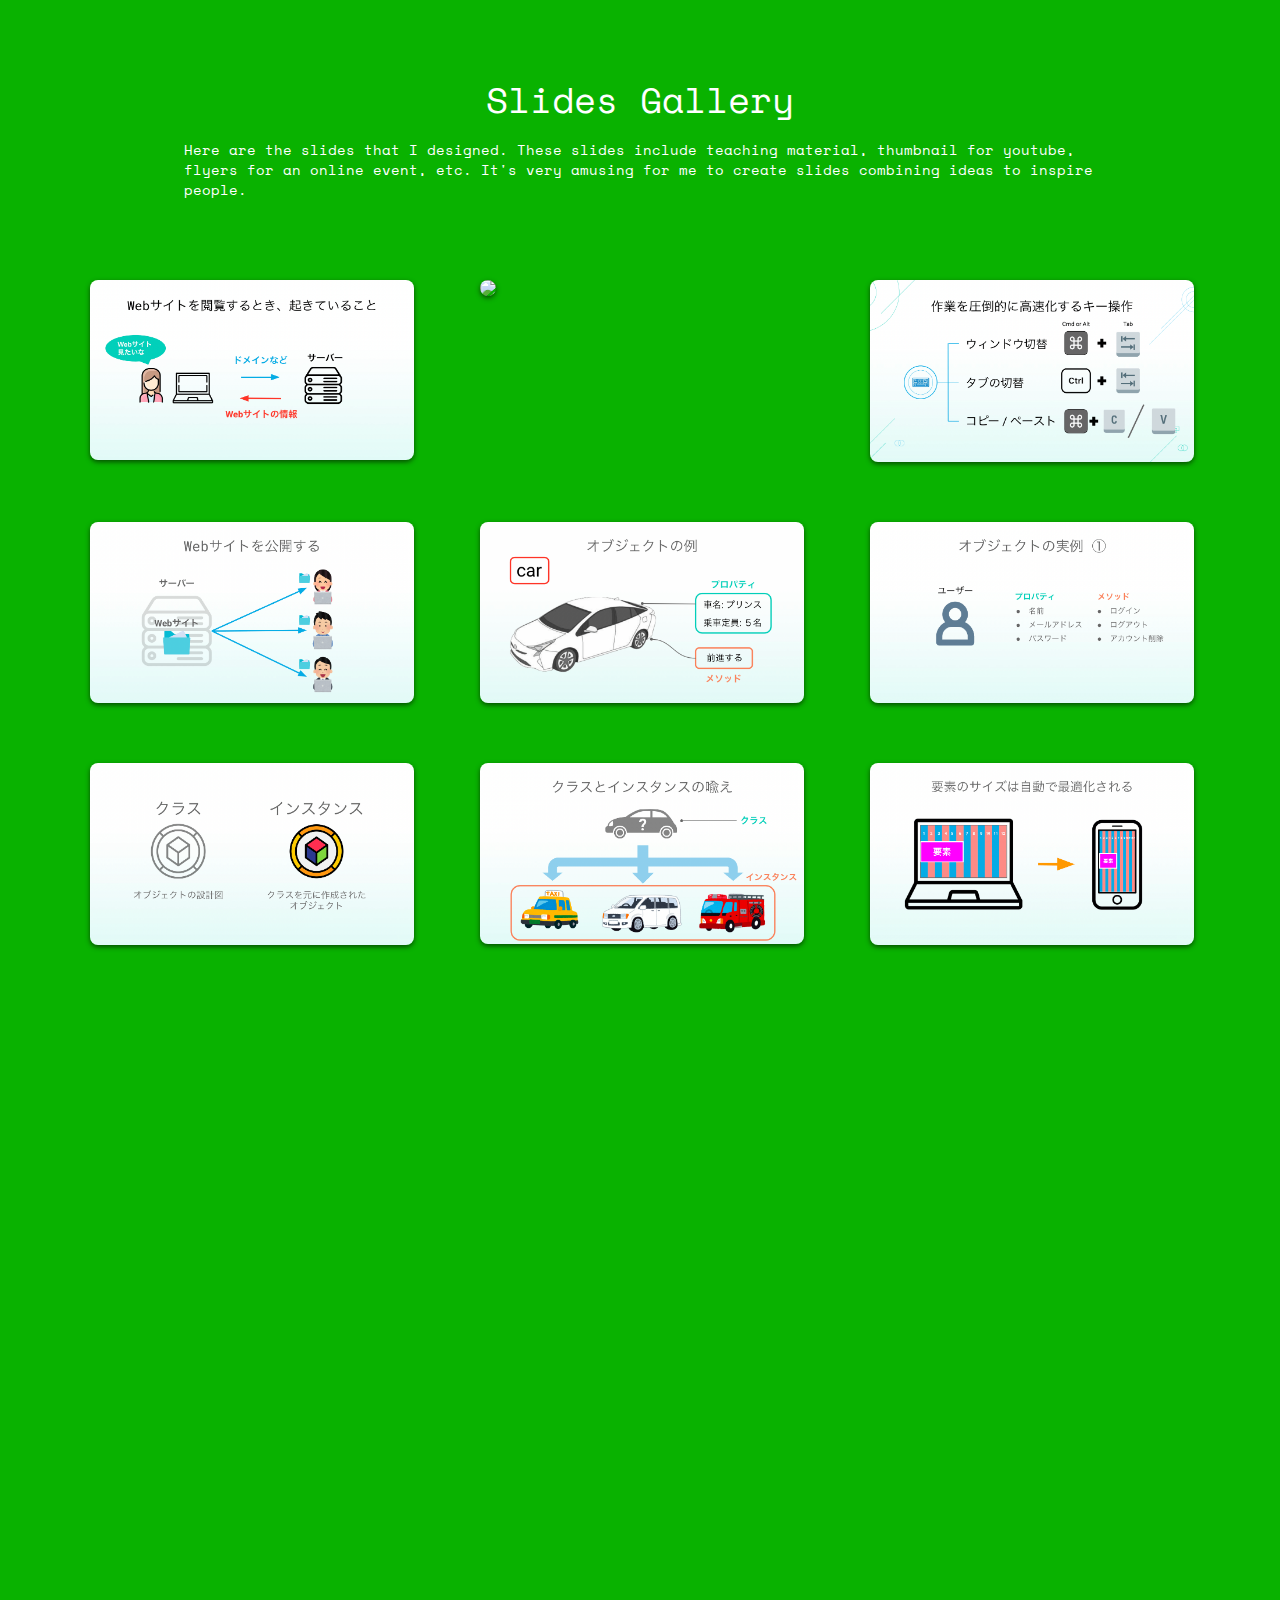
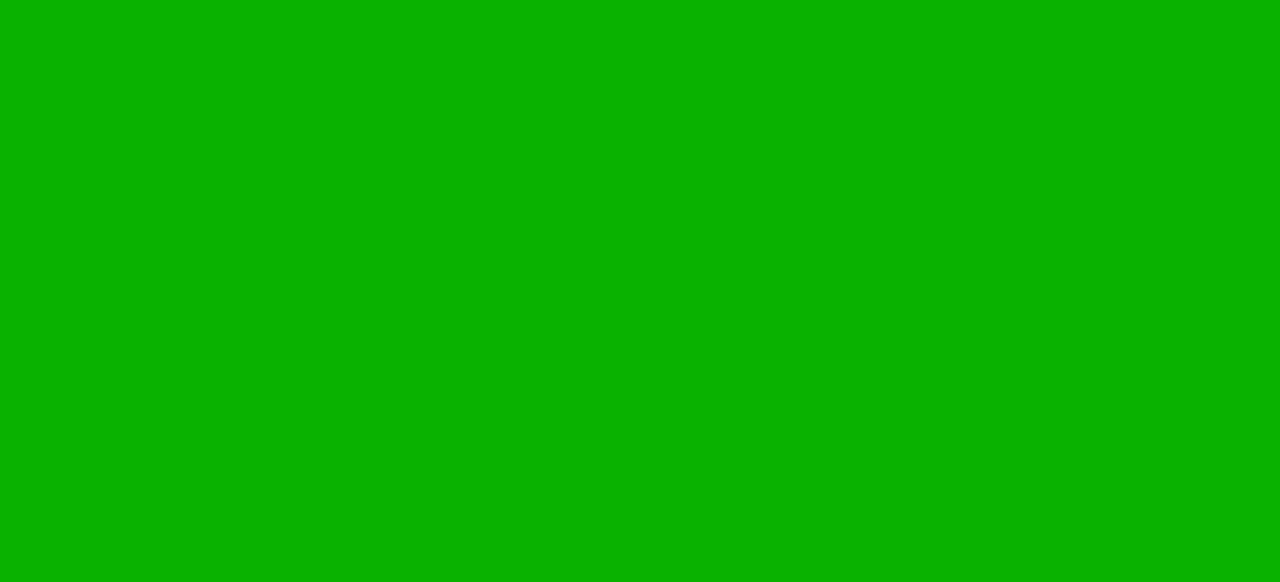
==== pages/slides.html @ 9cf150b1 "Initial commit" ====
<!DOCTYPE html>
<html lang="en">
<head>
    <meta charset="UTF-8">
    <meta http-equiv="X-UA-Compatible" content="IE=edge">
    <meta name="viewport" content="width=device-width, initial-scale=1.0">
    <link rel="stylesheet" href="../css/style.css">
    <link rel="stylesheet" href="../css/bootstrap.css">
    <link rel="stylesheet" href="../css/lightbox.min.css">
    <link href="https://fonts.googleapis.com/css?family=Space+Mono" rel="stylesheet">
    <link rel="stylesheet" href="../css/animate.min.css">
    <title>Slide Gallery</title>
    <script src="../js/jquery.min.js"></script>
    <script src="../js/bootstrap.min.js"></script>
    <script src="../js/lightbox.min.js"></script>
    <script src="../js/wow.min.js"></script>
</head>
<body id="slides-html">
    <div class="container">

        <div class="header animate__animated animate__fadeIn wow">
          <h1>Slides Gallery</h1>
          <p>
            Here are the slides that I designed.
            These slides include teaching material, thumbnail for youtube,
            flyers for an online event, etc.
            It's very amusing for me to create slides combining ideas to inspire people.
          </p>
        </div>
        


        <div class="row animate__animated animate__fadeInUp wow" data-wow-offset="120">
          <div class="col-sm-4 col-md-4 col-lg-4 col-xl-4 image-container">
            <a href="../images/slides/Webサイトを閲覧するときに起きていること-min.png" data-lightbox="album" data-title="What happens when you open a website">
              <img src="../images/slides/Webサイトを閲覧するときに起きていること-min.png">
            </a>
          </div>
          <div class="col-sm-4 col-md-4 col-lg-4 col-xl-4 image-container">
            <a href="../images/slides/リクエストとレスポンス-min.png" data-lightbox="album" data-title="">
              <img src="../images/slides/リクエストとレスポンス-min.png">
            </a>
          </div>
          <div class="col-sm-4 col-md-4 col-lg-4 col-xl-4 image-container">
            <a href="../images/slides/作業を圧倒的に高速化するキー操作-min.png" data-lightbox="album" data-title="">
              <img src="../images/slides/作業を圧倒的に高速化するキー操作-min.png">
            </a>
          </div>
        </div>

        <div class="row animate__animated animate__fadeInUp wow" data-wow-offset="120">
          <div class="col-sm-4 col-md-4 col-lg-4 col-xl-4 image-container">
            <a href="../images/slides/Webサイトを公開する-min.png" data-lightbox="album" data-title="Deploy Website">
              <img src="../images/slides/Webサイトを公開する-min.png">
            </a>
          </div>
          <div class="col-sm-4 col-md-4 col-lg-4 col-xl-4 image-container">
            <a href="../images/slides/オブジェクトの例-min.png" data-lightbox="album" data-title="">
              <img src="../images/slides/オブジェクトの例-min.png">
            </a>
          </div>
          <div class="col-sm-4 col-md-4 col-lg-4 col-xl-4 image-container">
            <a href="../images/slides/オブジェクトの実例-min.png" data-lightbox="album" data-title="">
              <img src="../images/slides/オブジェクトの実例-min.png">
            </a>
          </div>
        </div>

        <div class="row animate__animated animate__fadeInUp wow" data-wow-offset="120">
          <div class="col-sm-4 col-md-4 col-lg-4 col-xl-4 image-container">
            <a href="../images/slides/クラスとインスタンス-min.png" data-lightbox="album" data-title="">
              <img src="../images/slides/クラスとインスタンス-min.png">
            </a>
          </div>
          <div class="col-sm-4 col-md-4 col-lg-4 col-xl-4 image-container">
            <a href="../images/slides/クラスとインスタンスの喩え-min.png" data-lightbox="album" data-title="">
              <img src="../images/slides/クラスとインスタンスの喩え-min.png">
            </a>
          </div>
          <div class="col-sm-4 col-md-4 col-lg-4 col-xl-4 image-container">
            <a href="../images/slides/グリッドシステム-min.png" data-lightbox="album" data-title="">
              <img src="../images/slides/グリッドシステム-min.png">
            </a>
          </div>
        </div>

        <div class="row animate__animated animate__fadeInUp wow" data-wow-offset="120">
          <div class="col-sm-4 col-md-4 col-lg-4 col-xl-4 image-container">
            <a href="../images/slides/グリッドシステムとコード-min.png" data-lightbox="album" data-title="">
              <img src="../images/slides/グリッドシステムとコード-min.png">
            </a>
          </div>
          <div class="col-sm-4 col-md-4 col-lg-4 col-xl-4 image-container">
            <a href="../images/slides/コンフリクトが発生する場面-min.png" data-lightbox="album" data-title="">
              <img src="../images/slides/コンフリクトが発生する場面-min.png">
            </a>
          </div>
          <div class="col-sm-4 col-md-4 col-lg-4 col-xl-4 image-container">
            <a href="../images/slides/デプロイ-min.png" data-lightbox="album" data-title="">
              <img src="../images/slides/デプロイ-min.png">
            </a>
          </div>
        </div>

        <div class="row animate__animated animate__fadeInUp wow" data-wow-offset="120">
          <div class="col-sm-4 col-md-4 col-lg-4 col-xl-4 image-container">
            <a href="../images/slides/プロパティとメソッド-min.png" data-lightbox="album" data-title="">
              <img src="../images/slides/プロパティとメソッド-min.png">
            </a>
          </div>
          <div class="col-sm-4 col-md-4 col-lg-4 col-xl-4 image-container">
            <a href="../images/slides/DartPadの特徴-min.png" data-lightbox="album" data-title="Characteristics of DartPad">
              <img src="../images/slides/DartPadの特徴-min.png">
            </a>
          </div>
          
          <div class="col-sm-4 col-md-4 col-lg-4 col-xl-4 image-container">
            <a href="../images/slides/DartPad(コードエディタ)-min.png" data-lightbox="album" data-title="Intrduction of DartPad">
              <img src="../images/slides/DartPad(コードエディタ)-min.png">
            </a>
          </div>
        </div>
        
        <div class="row animate__animated animate__fadeInUp wow" data-wow-offset="120">
          <div class="col-sm-4 col-md-4 col-lg-4 col-xl-4 image-container">
            <a href="../images/slides/自動化による削減時間-min.png" data-lightbox="album" data-title="">
              <img src="../images/slides/自動化による削減時間-min.png">
            </a>
          </div>
          <div class="col-sm-4 col-md-4 col-lg-4 col-xl-4 image-container">
            <a href="../images/slides/If Statement - Thumbnail for Dart Tutorial.png" data-lightbox="album" data-title="">
              <img src="../images/slides/If Statement - Thumbnail for Dart Tutorial.png">
            </a>
          </div>
          <div class="col-sm-4 col-md-4 col-lg-4 col-xl-4 image-container">
            <a href="../images/slides/dch-live-min.png" data-lightbox="album" data-title="">
              <img src="../images/slides/dch-live-min.png">
            </a>
          </div>
          
        </div>
        
        <div class="row animate__animated animate__fadeInUp wow" data-wow-offset="120">
          <div class="col-sm-4 col-md-4 col-lg-4 col-xl-4 image-container">
            <a href="../images/slides/thumbnail-and-title-screen-for-image-classification-min.png" data-lightbox="album" data-title="">
              <img src="../images/slides/thumbnail-and-title-screen-for-image-classification-min.png">
            </a>
          </div>
          <div class="col-sm-4 col-md-4 col-lg-4 col-xl-4 image-container">
            <a href="../images/slides/DownSized_Thumbnail_Deploy_Website_in_10_minutes.jpg" data-lightbox="album" data-title="">
              <img src="../images/slides/DownSized_Thumbnail_Deploy_Website_in_10_minutes.jpg">
            </a>
          </div>
          <div class="col-sm-4 col-md-4 col-lg-4 col-xl-4 image-container">
            <a href="../images/slides/Thumbnail - Event Header Image and Thumbnail for Youtube - C _ DCH Live.png" data-lightbox="album" data-title="">
              <img src="../images/slides/Thumbnail - Event Header Image and Thumbnail for Youtube - C _ DCH Live.png">
            </a>
          </div>
        </div>


        <a href="../index.html" class="btn btn-default btn-lg animate__animated animate__fadeIn wow" data-wow-offset="70">
          Back to Top
        </a>

      </div>

      <script>
          new WOW().init();
      </script>
</body>
</html>
---- css/style.css ----
@font-face {
  font-family: 'icomoon';
  src: url("../fonts/icomoon/icomoon.eot?srf3rx");
  src: url("../fonts/icomoon/icomoon.eot?srf3rx#iefix") format("embedded-opentype"), url("../fonts/icomoon/icomoon.ttf?srf3rx") format("truetype"), url("../fonts/icomoon/icomoon.woff?srf3rx") format("woff"), url("../fonts/icomoon/icomoon.svg?srf3rx#icomoon") format("svg");
  font-weight: normal;
  font-style: normal;
}

/* =======================================================
*  index.html
* ======================================================= */
body {
  font-family: "Space Mono", Arial, serif;
  font-weight: 400;
  font-size: 16px;
  line-height: 1.7;
  color: #4d4d4d;
  background: #fff;
}

#page {
  position: relative;
  overflow-x: hidden;
  width: 100%;
  height: 100%;
  -webkit-transition: 0.5s;
  -o-transition: 0.5s;
  transition: 0.5s;
}
.offcanvas #page {
  overflow: hidden;
  position: absolute;
}
.offcanvas #page:after {
  -webkit-transition: 2s;
  -o-transition: 2s;
  transition: 2s;
  position: absolute;
  top: 0;
  right: 0;
  bottom: 0;
  left: 0;
  z-index: 101;
  background: rgba(0, 0, 0, 0.7);
  content: "";
}

a {
  color: #09b200;
  -webkit-transition: 0.5s;
  -o-transition: 0.5s;
  transition: 0.5s;
}
a:hover, a:active, a:focus {
  color: #09b200;
  outline: none;
  text-decoration: none;
}

p {
  margin-bottom: 30px;
}

h1, h2, h3, h4, h5, h6, figure {
  color: #000;
  font-family: "Space Mono", Arial, serif;
  font-weight: 400;
  margin: 0 0 20px 0;
}

::-webkit-selection {
  color: #fff;
  background: #09b200;
}

::-moz-selection {
  color: #fff;
  background: #09b200;
}

::selection {
  color: #fff;
  background: #09b200;
}

.profile-pic {
  width: 100%;
}

.profile-pic img {
  width: 100%;
  height: 30rem;
  margin-bottom: 20px;
  object-fit: cover;
  box-shadow: 0px 2px 5px 0px #00000092;
  border-radius: 8px;
}

#fh5co-header,
.fh5co-cover {
  background-color: transparent;
  background-size: cover;
  background-attachment: fixed;
  position: relative;
  height: 100vh;
  width: 100%;
}
#fh5co-header .overlay,
.fh5co-cover .overlay {
  position: absolute;
  top: 0;
  bottom: 0;
  left: 0;
  right: 0;
  background: #09b200;
}
#fh5co-header .display-t,
.fh5co-cover .display-t {
  width: 100%;
  display: table;
}
#fh5co-header .display-tc,
.fh5co-cover .display-tc {
  display: table-cell;
  vertical-align: middle;
  height: 100vh;
}
#fh5co-header .display-tc h1, #fh5co-header .display-tc h2, #fh5co-header .display-tc h3,
.fh5co-cover .display-tc h1,
.fh5co-cover .display-tc h2,
.fh5co-cover .display-tc h3 {
  margin: 0;
  padding: 0;
  color: white;
}
#fh5co-header .display-tc h1,
.fh5co-cover .display-tc h1 {
  font-family: "Kaushan Script", cursive;
  margin-bottom: 30px;
  font-size: 50px;
  line-height: 1.3;
  font-weight: 300;
  /* -webkit-transform: rotate(-5deg);
  -moz-transform: rotate(-5deg);
  -ms-transform: rotate(-5deg);
  -o-transform: rotate(-5deg);
  transform: rotate(-5deg); */
}
#fh5co-header .display-tc h1 span,
.fh5co-cover .display-tc h1 span {
  padding: 4px 15px;
  position: relative;
}
#fh5co-header .display-tc h1 span:before,
.fh5co-cover .display-tc h1 span:before {
  position: absolute;
  top: 40px;
  left: 0;
  width: 30px;
  height: 4px;
  content: '';
  background: #fff;
  margin-left: -30px;
}
#fh5co-header .display-tc h1 span:after,
.fh5co-cover .display-tc h1 span:after {
  position: absolute;
  top: 40px;
  right: 0;
  width: 30px;
  height: 4px;
  content: '';
  background: #fff;
  margin-right: -30px;
}
@media screen and (max-width: 768px) {
  #fh5co-header .display-tc h1,
  .fh5co-cover .display-tc h1 {
    font-size: 34px;
  }
  #fh5co-header .display-tc h1 span:before,
  .fh5co-cover .display-tc h1 span:before {
    top: 28px;
    width: 20px;
    height: 3px;
    margin-left: -15px;
  }
  #fh5co-header .display-tc h1 span:after,
  .fh5co-cover .display-tc h1 span:after {
    top: 28px;
    width: 20px;
    height: 3px;
    margin-right: -15px;
  }
}
#fh5co-header .display-tc h2,
.fh5co-cover .display-tc h2 {
  font-size: 20px;
  line-height: 1.5;
  margin-bottom: 30px;
}
#fh5co-header .display-tc h3,
.fh5co-cover .display-tc h3 {
  font-size: 16px;
}
@media screen and (max-width: 768px) {
  #fh5co-header .display-tc h3,
  .fh5co-cover .display-tc h3 {
    font-size: 14px;
  }
}
#fh5co-header .display-tc .profile-thumb,
.fh5co-cover .display-tc .profile-thumb {
  background-size: cover !important;
  background-position: center center;
  background-repeat: no-repeat;
  position: relative;
  height: 200px;
  width: 200px;
  margin: 0 auto;
  margin-bottom: 30px;
  -webkit-border-radius: 50%;
  -moz-border-radius: 50%;
  -ms-border-radius: 50%;
  border-radius: 50%;
}
#fh5co-header .display-tc .fh5co-social-icons li a,
.fh5co-cover .display-tc .fh5co-social-icons li a {
  color: #fff;
}
#fh5co-header .display-tc .fh5co-social-icons li a:hover,
.fh5co-cover .display-tc .fh5co-social-icons li a:hover {
  color: #ff8c00;
}
#fh5co-header .display-tc .fh5co-social-icons li a i,
.fh5co-cover .display-tc .fh5co-social-icons li a i {
  font-size: 30px;
}

#fh5co-features {
  background: #09b200;
}
#fh5co-features h2 {
  color: #fff;
}
#fh5co-features .services-padding {
  padding: 7em 0;
}
#fh5co-features .feature-left {
  margin-bottom: 40px;
  float: left;
}
@media screen and (max-width: 992px) {
  #fh5co-features .feature-left {
    margin-bottom: 30px;
  }
}
#fh5co-features .feature-left .icon {
  display: table;
  text-align: center;
  width: 120px;
  height: 100px;
  margin: 0 auto;
  /* background: #fff; */
  margin-bottom: 20px;
  -webkit-border-radius: 50%;
  -moz-border-radius: 50%;
  -ms-border-radius: 50%;
  border-radius: 50%;
}
#fh5co-features .feature-left .icon img{
  width: 100%;
}
#fh5co-features .feature-left .icon i {
  font-size: 50px;
  display: table-cell;
  vertical-align: middle;
  height: 100px;
  color: #09b200 !important;
}
#fh5co-features .feature-left .feature-copy {
  width: 100%;
}
#fh5co-features .feature-left .feature-description {
  text-align: left;
  width: 90%;
  margin: auto;
}
#fh5co-features .feature-left h3 {
  font-size: 24px;
  font-weight: 400;
  color: #fff;
}
#fh5co-features .feature-left p {
  font-size: 16px;
  color: rgba(255, 255, 255, 0.7);
}
#fh5co-features .feature-left p:last-child {
  margin-bottom: 0;
}
#fh5co-features .feature-left p a {
  color: #000 !important;
}

#fh5co-skills .fh5co-heading {
  margin-bottom: 1em;
}

#fh5co-about,
#fh5co-resume,
#fh5co-skills,
#fh5co-started,
#fh5co-work,
#fh5co-blog,
#fh5co-pricing,
#fh5co-contact {
  padding: 5em 0;
  clear: both;
}
@media screen and (max-width: 768px) {
  #fh5co-about,
  #fh5co-resume,
  #fh5co-skills,
  #fh5co-started,
  #fh5co-work,
  #fh5co-blog,
  #fh5co-pricing,
  #fh5co-contact {
    padding: 3em 0;
  }
}

#fh5co-started {
  border-bottom: none;
}

.fh5co-bg-dark {
  background: #2F3C4F;
  background: #09b200;
}
.fh5co-bg-dark .fh5co-heading h2 {
  color: #fff !important;
}

.info {
  margin: 0;
  padding: 0;
  width: 90%;
  float: left;
}
@media screen and (max-width: 768px) {
  .info {
    margin-bottom: 3em;
  }
}
.info li {
  width: 100%;
  float: left;
  list-style: none;
  padding: 10px 0;
}
.info li:first-child {
  padding-top: 0;
}
.info li .first-block {
  width: 28%;
  display: inline-block;
  float: left;
  color: #000;
  font-weight: bold;
}
.info li .second-block {
  width: 72%;
  display: inline-block;
  color: rgba(0, 0, 0, 0.5);
}
.info li .email-address {
  font-size: 14px;
  /* display: inline-block; */
  /* overflow: wrap; */
}

.fh5co-social-icons {
  margin: 0;
  padding: 0;
}
.fh5co-social-icons li {
  margin: 0;
  padding: 0;
  list-style: none;
  display: -moz-inline-stack;
  display: inline-block;
  zoom: 1;
  *display: inline;
}
.fh5co-social-icons li a {
  display: -moz-inline-stack;
  display: inline-block;
  zoom: 1;
  *display: inline;
  color: #09b200;
  padding-left: 10px;
  padding-right: 10px;
}
.fh5co-social-icons li a i {
  font-size: 20px;
}

#fh5co-about .fh5co-social-icons {
  margin: 0;
  padding: 0;
}
#fh5co-about .fh5co-social-icons li {
  padding: 0;
  list-style: none;
  display: -moz-inline-stack;
  display: inline-block;
  zoom: 1;
  *display: inline;
}
#fh5co-about .fh5co-social-icons li a {
  display: -moz-inline-stack;
  display: inline-block;
  zoom: 1;
  *display: inline;
  color: #fff;
  background: #2F3C4F;
  padding: 10px 10px 2px 10px;
  -webkit-border-radius: 2px;
  -moz-border-radius: 2px;
  -ms-border-radius: 2px;
  border-radius: 2px;
  width: 40px;
  height: 40px;
}
#fh5co-about .fh5co-social-icons li a i {
  font-size: 22px;
}
#fh5co-about .fh5co-social-icons li a:hover {
  background: #09b200;
}

.fh5co-heading {
  margin-bottom: 5em;
}
.fh5co-heading.fh5co-heading-sm {
  margin-bottom: 2em;
}
.fh5co-heading h2 {
  font-size: 40px;
  margin-bottom: 20px;
  line-height: 1.5;
  color: #000;
}
.fh5co-heading p {
  font-size: 18px;
  line-height: 1.5;
  color: #828282;
}
.fh5co-heading span {
  display: block;
  margin-bottom: 10px;
  text-transform: uppercase;
  font-size: 12px;
  letter-spacing: 2px;
}

.timeline {
  list-style: none;
  padding: 20px 0 20px;
  position: relative;
}
.timeline:before {
  top: 20px;
  bottom: 0;
  position: absolute;
  content: " ";
  width: 2px;
  background-color: #e6e6e6;
  left: 50%;
  margin-left: 0px;
}
@media screen and (max-width: 768px) {
  .timeline:before {
    margin-left: -64px;
  }
}
@media screen and (max-width: 480px) {
  .timeline:before {
    margin-left: -64px;
  }
}
@media screen and (max-width: 768px) {
  .timeline .timeline-heading {
    margin-bottom: 30px;
  }
}
.timeline .timeline-heading > div h3 {
  display: inline-block;
  padding: 7px 15px;
  font-size: 18px;
  text-transform: uppercase;
  letter-spacing: 5px;
  font-weight: bold;
  background: #e6e6e6;
  -webkit-border-radius: 4px;
  -moz-border-radius: 4px;
  -ms-border-radius: 4px;
  border-radius: 4px;
}
@media screen and (max-width: 768px) {
  .timeline .timeline-heading > div h3 {
    float: left;
    margin-bottom: 0;
  }
}
.timeline > li {
  margin-bottom: 60px;
  position: relative;
}
@media screen and (max-width: 768px) {
  .timeline > li {
    margin-bottom: 5em;
  }
}
.timeline > li:before, .timeline > li:after {
  content: " ";
  display: table;
}
.timeline > li:after {
  clear: both;
}
.timeline > li > .timeline-panel {
  width: 45%;
  float: left;
  margin-bottom: 0;
  position: relative;
  -webkit-border-radius: 4px;
  -moz-border-radius: 4px;
  -ms-border-radius: 4px;
  border-radius: 4px;
}
@media screen and (max-width: 768px) {
  .timeline > li > .timeline-panel {
    width: 85% !important;
  }
}
@media screen and (max-width: 480px) {
  .timeline > li > .timeline-panel {
    width: 75% !important;
  }
  .timeline > li > .timeline-panel:before {
    top: 30px;
  }
  .timeline > li > .timeline-panel:after {
    top: 31px;
  }
}
.timeline > li > .timeline-badge {
  color: #fff;
  width: 60px;
  height: 60px;
  line-height: 50px;
  font-size: 1.4em;
  text-align: center;
  position: absolute;
  top: 40px;
  left: 49.2%;
  margin-left: -21px;
  background-color: #09b200;
  z-index: 100;
  display: table;
  -webkit-border-radius: 50%;
  -moz-border-radius: 50%;
  -ms-border-radius: 50%;
  border-radius: 50%;
}
@media screen and (max-width: 768px) {
  .timeline > li > .timeline-badge {
    margin-left: -20px !important;
  }
}
@media screen and (max-width: 992px) {
  .timeline > li > .timeline-badge {
    margin-left: -20px !important;
  }
}
.timeline > li > .timeline-badge i {
  display: table-cell;
  vertical-align: middle;
  height: 44px;
  font-size: 24px;
}
.timeline > li.timeline-unverted {
  text-align: right;
}
@media screen and (max-width: 768px) {
  .timeline > li.timeline-unverted {
    text-align: left;
  }
}
.timeline > li.timeline-inverted > .timeline-panel {
  float: right;
}
.timeline > li.timeline-inverted > .timeline-panel:before {
  border-left-width: 0;
  border-right-width: 15px;
  left: -15px;
  right: auto;
}
.timeline > li.timeline-inverted > .timeline-panel:after {
  border-left-width: 0;
  border-right-width: 14px;
  left: -14px;
  right: auto;
}

.timeline-title {
  margin-top: 0;
}

.company {
  display: block;
  margin-bottom: 20px;
  font-size: 16px;
  font-weight: normal;
  color: #bfbfbf;
}

.timeline-body > p,
.timeline-body > ul {
  margin-bottom: 0;
}

.timeline-body > p + p {
  margin-top: 5px;
}

.timeline-body a {
  border-bottom: dashed 2px #ffa500;
}
.timeline-body a:hover {
  color: #ff8000;
}

@media (max-width: 992px) {
  ul.timeline:before {
    left: 90px;
  }

  ul.timeline > li > .timeline-panel {
    width: calc(100% - 200px);
    width: -moz-calc(100% - 200px);
    width: -webkit-calc(100% - 200px);
  }

  ul.timeline > li > .timeline-badge {
    left: 15px;
    margin-left: 0;
    top: 16px;
  }

  ul.timeline > li > .timeline-panel {
    float: right;
  }

  ul.timeline > li > .timeline-panel:before {
    border-left-width: 0;
    border-right-width: 15px;
    left: -15px;
    right: auto;
  }

  ul.timeline > li > .timeline-panel:after {
    border-left-width: 0;
    border-right-width: 14px;
    left: -14px;
    right: auto;
  }
}
.progress-wrap {
  width: 100%;
  float: left;
  margin-bottom: 10px;
}
.progress-wrap h3 {
  font-size: 16px;
  display: block;
  margin-bottom: 10px;
  float: left;
  width: 100%;
}
.progress-wrap h3 .name-left {
  float: left;
}
.progress-wrap h3 .value-right {
  float: right;
}

.progress {
  width: 100%;
  float: left;
  height: 5px;
  box-shadow: none;
}

.progress-bar {
  background-color: #2F3C4F;
  height: 5px;
  display: block;
  box-shadow: none;
}
.progress-bar.progress-bar-1 {
  background-color: #2980b9 !important;
}
.progress-bar.progress-bar-2 {
  background-color: #c0392b !important;
}
.progress-bar.progress-bar-3 {
  background-color: #d35400 !important;
}
.progress-bar.progress-bar-4 {
  background-color: #8e44ad !important;
}
.progress-bar.progress-bar-5 {
  background-color: #27ae60 !important;
}

.chart {
  width: 160px;
  height: 160px;
  margin: 0 auto 40px auto;
  position: relative;
  text-align: center;
}
.chart span {
  position: absolute;
  top: 65%;
  left: 0;
  margin-top: -30px;
  width: 100%;
}
.chart span strong {
  display: block;
}
.chart canvas {
  position: absolute;
  left: 0;
  top: 0;
}
.skill-name {
  padding-top: 30%;
  font-weight: bold;
  font-size: 18px;
}
.percent::after {
  content: "%";
}

.filter-controller {
  text-align: center;
  padding-left: 0;
}
.filter-controller li {
  list-style-type: none;
  display: inline-block;
  width: 80%;
  padding: 4px 8px;
  margin: 10px 0;
  border: solid #09b200;
  border-radius: 30px;
  transition: all 0.3s ease-in-out;
}
.filter-controller li:hover {
  background-color: #09b200;
  color: #ffffff;
  transition: all 0.3s ease-in-out;
  cursor: pointer;
}
.filter-container {
  padding: 10px 0px !important;
  margin: 50px 0;
  border: solid 6px #09b200;
  /* background-color: #09b200; */
  color: rgb(0, 0, 0);
  border-radius: 10px;
  height: 16em !important;
}
/* スキル一覧を囲う領域の縦の長さを画面サイズに応じて最適化 */
@media screen and (max-width: 992px) {
  .filter-container {
      height: 20em !important;
  }
}
@media screen and (max-width: 632px) {
  .filter-container {
      height: 24em !important;
  }
}
@media screen and (max-width: 480px) {
  .filter-container {
      height: 32em !important;
  }
}
.filtr-item {
  text-align: center;
  /* border: solid #00ddff; */
  border-radius: 30px;
  margin: 30px 15px !important;
  padding: 5px 0;
  width: 150px !important;
}

/* filter-controller にマウスホバーした時の色変化 */
.hov-front-end:hover {
  background-color: #00ddff !important;
  border-color: #00ddff !important;
}
.hov-back-end:hover {
  background-color: #ff9500 !important;
  border-color: #ff9500 !important;
}
.hov-web-application:hover {
  background-color: #ff00ea !important;
  border-color: #ff00ea !important;
}
.hov-mobile-application:hover {
  background-color: #ffbf00 !important;
  border-color: #ffbf00 !important;
}
.hov-language:hover {
  background-color: #bd4aff !important;
  border-color: #bd4aff !important;
}
.hov-other:hover {
  background-color: #a3a3a3 !important;
  border-color: #a3a3a3 !important;
}

.filtr-item {

}


.work {
  background-size: cover;
  background-position: center center;
  background-repeat: no-repeat;
  position: relative;
  height: 270px;
  width: 100%;
  display: table;
  overflow: hidden;
}
@media screen and (max-width: 768px) {
  .work {
    height: 400px;
  }
}
@media screen and (max-width: 480px) {
  .work {
    height: 270px;
  }
}
.work .desc {
  display: table-cell;
  vertical-align: middle;
  height: 270px;
  background: #fff;
  opacity: 0;
  -webkit-transition: 0.3s;
  -o-transition: 0.3s;
  transition: 0.3s;
}
.work .desc h3 {
  font-size: 20px;
  -webkit-transition: -webkit-transform 0.3s, opacity 0.3s;
  transition: transform 0.3s, opacity 0.3s;
  -webkit-transform: translate3d(0, -15px, 0);
  transform: translate3d(0, -15px, 0);
}
.work .desc span {
  display: block;
  color: #999999;
  font-size: 14px;
  -webkit-transition: -webkit-transform 0.3s, opacity 0.3s;
  transition: transform 0.3s, opacity 0.3s;
  -webkit-transform: translate3d(0, 15px, 0);
  transform: translate3d(0, 15px, 0);
}
@media screen and (max-width: 768px) {
  .work .desc {
    opacity: 1;
    background: rgba(255, 255, 255, 0.6);
  }
  .work .desc h3 {
    -webkit-transform: translate3d(0, 0, 0);
    transform: translate3d(0, 0, 0);
  }
  .work .desc span {
    -webkit-transform: translate3d(0, 0, 0);
    transform: translate3d(0, 0, 0);
  }
}
.work:hover .desc {
  opacity: 1;
}
.work:hover .desc h3 {
  -webkit-transform: translate3d(0, 0, 0);
  transform: translate3d(0, 0, 0);
}
.work:hover .desc span {
  -webkit-transform: translate3d(0, 0, 0);
  transform: translate3d(0, 0, 0);
}

#fh5co-started {
  background-size: cover;
  background-position: center center;
  background-repeat: no-repeat;
  position: relative;
  float: left;
  width: 100%;
}
#fh5co-started .fh5co-heading {
  margin-bottom: 0;
}
#fh5co-started .fh5co-heading h2 {
  color: #fff;
  margin-bottom: 20px !important;
}
#fh5co-started .fh5co-heading p {
  color: rgba(255, 255, 255, 0.8);
}
#fh5co-started .btn,
#slides-html .btn {
  height: 60px;
  border: none !important;
  background: #fff;
  color: #09b200;
  font-size: 16px;
  text-transform: uppercase;
  font-weight: 400;
  padding-left: 50px;
  padding-right: 50px;
}
#fh5co-started .btn:hover,
#slides-html .btn:hover {
  background: #09b200;
  border: 2px solid #ffffff !important;
  border-radius: 10px;
  color: #fff;
}
.fh5co-blog {
  width: 100%;
  float: left;
  margin-bottom: 40px;
}
@media screen and (max-width: 768px) {
  .fh5co-blog {
    width: 100%;
  }
}
.fh5co-blog .blog-bg {
  display: block;
  width: 100%;
  background-size: cover;
  background-position: center center;
  background-repeat: no-repeat;
  position: relative;
  height: 300px;
}
@media screen and (max-width: 768px) {
  .fh5co-blog .blog-bg {
    height: 400px;
  }
}
@media screen and (max-width: 480px) {
  .fh5co-blog .blog-bg {
    height: 270px;
  }
}
.fh5co-blog .blog-text {
  margin-bottom: 30px;
  position: relative;
  width: 100%;
  padding: 30px;
  float: left;
  background: #fff;
  -webkit-box-shadow: 0px 2px 5px 0px rgba(0, 0, 0, 0.06);
  -moz-box-shadow: 0px 2px 5px 0px rgba(0, 0, 0, 0.06);
  box-shadow: 0px 2px 5px 0px rgba(0, 0, 0, 0.06);
  -webkit-transition: 0.3s;
  -o-transition: 0.3s;
  transition: 0.3s;
}
@media screen and (max-width: 768px) {
  .fh5co-blog .blog-text {
    padding: 10px;
  }
}
.fh5co-blog .blog-text span {
  display: inline-block;
  margin-bottom: 20px;
  font-size: 18px !important;
  color: rgba(0, 0, 0, 0.3);
}
.fh5co-blog .blog-text .stuff {
  margin: 0;
  padding: 0;
  border-top: 1px solid rgba(0, 0, 0, 0.05);
  padding-top: 20px;
}
.fh5co-blog .blog-text .stuff li {
  list-style: none;
  display: inline-block;
  margin-left: 10px;
}
@media screen and (max-width: 768px) {
  .fh5co-blog .blog-text .stuff li {
    font-size: 14px;
  }
}
.fh5co-blog .blog-text .stuff li:first-child {
  margin-left: 0;
}
.fh5co-blog .blog-text .stuff li:first-child {
  float: left;
}
.fh5co-blog .blog-text .stuff li:last-child {
  /* float: right; */
  position: absolute;
  bottom: 35px;
  right: 20px;
}
.fh5co-blog .blog-text .stuff li .sns-icon {
  padding: 10px;
}
@media screen and (max-width: 768px) {
  .fh5co-blog .blog-text .stuff li:last-child {
      bottom: 25px;
      right: 20px;
  }
}
.fh5co-blog .blog-text .stuff li:last-child a {
  color: #000;
}
.fh5co-blog .blog-text .stuff li:last-child a:hover {
  color: #09b200;
}
.fh5co-blog .blog-text .stuff li:last-child i {
  padding-right: 0;
  padding-left: 10px;
  font-size: 16px;
}
.fh5co-blog .blog-text .stuff li i {
  font-size: 34px;
  padding-right: 5px;
  padding-top: 30%;
  transition: 0.6;
}
.fh5co-blog .blog-text .stuff li i:hover {
  filter: brightness(0.7);
}
.fh5co-blog .blog-text h3 {
  font-size: 24px;
  margin-bottom: 20px;
  line-height: 1.5;
}
.fh5co-blog .blog-text h3 a {
  color: black;
}
.fh5co-blog .blog-text h3 a:hover {
  color: #09b200;
}

#fh5co-consult {
  display: -webkit-box;
  display: -moz-box;
  display: -ms-flexbox;
  display: -webkit-flex;
  display: flex;
  flex-wrap: wrap;
  -webkit-flex-wrap: wrap;
  -moz-flex-wrap: wrap;
  width: 100%;
  float: left;
}
#fh5co-consult .video, #fh5co-consult .choose {
  display: inline-block;
}
@media screen and (max-width: 768px) {
  #fh5co-consult .video, #fh5co-consult .choose {
    width: 100% !important;
  }
}
#fh5co-consult .video {
  display: table;
  width: 50%;
  background-size: cover;
  background-position: center center;
  background-repeat: no-repeat;
  position: relative;
  display: -webkit-box;
  display: -moz-box;
  display: -ms-flexbox;
  display: -webkit-flex;
  display: flex;
  flex-wrap: wrap;
  -webkit-flex-wrap: wrap;
  -moz-flex-wrap: wrap;
}
@media screen and (max-width: 768px) {
  #fh5co-consult .video {
    display: none;
  }
}
#fh5co-consult .choose {
  width: 50%;
  padding: 4em;
}
@media screen and (max-width: 768px) {
  #fh5co-consult .choose {
    width: 100%;
    padding: 4em 1em;
  }
}

.fh5co-video {
  overflow: hidden;
}
@media screen and (max-width: 992px) {
  .fh5co-video {
    height: 450px;
  }
}
.fh5co-video .overlay {
  position: absolute;
  top: 0;
  left: 0;
  right: 0;
  bottom: 0;
  background: rgba(0, 0, 0, 0.1);
  -webkit-transition: 0.5s;
  -o-transition: 0.5s;
  transition: 0.5s;
}

#fh5co-footer {
  padding: 50px 0;
  float: left;
  width: 100%;
}
#fh5co-footer p:last-child {
  margin-bottom: 0;
  text-align: center;
}

.contact-info {
  margin-bottom: 4em;
  padding: 0;
}
.contact-info li {
  list-style: none;
  margin: 0 0 20px 0;
  position: relative;
  padding-left: 40px;
  color: #000;
}
.contact-info li i {
  position: absolute;
  top: .3em;
  left: 0;
  font-size: 22px;
  color: rgba(0, 0, 0, 0.3);
}
.contact-info li a {
  color: #000;
}

.form-control {
  -webkit-box-shadow: none;
  -moz-box-shadow: none;
  -ms-box-shadow: none;
  -o-box-shadow: none;
  box-shadow: none;
  border: none;
  border: 2px solid rgba(0, 0, 0, 0.1);
  font-size: 18px;
  font-weight: 300;
  -webkit-border-radius: 4px;
  -moz-border-radius: 4px;
  -ms-border-radius: 4px;
  border-radius: 4px;
}
.form-control:focus, .form-control:active {
  box-shadow: none;
  border: 2px solid rgba(0, 0, 0, 0.8);
}

input[type="text"] {
  height: 50px;
}

.form-group {
  margin-bottom: 30px;
}

#map {
  width: 100%;
  height: 500px;
  position: relative;
}
@media screen and (max-width: 768px) {
  #map {
    height: 200px;
  }
}

.gototop {
  position: fixed;
  bottom: 20px;
  right: 20px;
  z-index: 999;
  opacity: 0;
  visibility: hidden;
  -webkit-transition: 0.5s;
  -o-transition: 0.5s;
  transition: 0.5s;
}
.gototop.active {
  opacity: 1;
  visibility: visible;
}
.gototop a {
  width: 50px;
  height: 50px;
  display: table;
  background: rgba(0, 0, 0, 0.8);
  color: #fff;
  text-align: center;
  -webkit-border-radius: 50%;
  -moz-border-radius: 50%;
  -ms-border-radius: 50%;
  border-radius: 50%;
}
.gototop a i {
  height: 50px;
  display: table-cell;
  vertical-align: middle;
}
.gototop a:hover, .gototop a:active, .gototop a:focus {
  text-decoration: none;
  outline: none;
}

.btn {
  margin-right: 4px;
  margin-bottom: 4px;
  font-family: "Space Mono", Arial, serif;
  font-size: 16px;
  font-weight: 400;
  -webkit-border-radius: 30px;
  -moz-border-radius: 30px;
  -ms-border-radius: 30px;
  border-radius: 30px;
  -webkit-transition: 0.5s;
  -o-transition: 0.5s;
  transition: 0.5s;
  padding: 8px 20px;
}
.btn.btn-md {
  padding: 8px 20px !important;
}
.btn.btn-lg {
  padding: 18px 36px !important;
}
.btn:hover, .btn:active, .btn:focus {
  box-shadow: none !important;
  outline: none !important;
}

.btn-primary {
  background: #09b200;
  color: #fff;
  border: 2px solid #09b200;
}
.btn-primary:hover, .btn-primary:focus, .btn-primary:active {
  background: #ff9b1a !important;
  border-color: #ff9b1a !important;
}
.btn-primary.btn-outline {
  background: transparent;
  color: #09b200;
  border: 2px solid #09b200;
}
.btn-primary.btn-outline:hover, .btn-primary.btn-outline:focus, .btn-primary.btn-outline:active {
  background: #09b200;
  color: #fff;
}

.btn-success {
  background: #5cb85c;
  color: #fff;
  border: 2px solid #5cb85c;
}
.btn-success:hover, .btn-success:focus, .btn-success:active {
  background: #4cae4c !important;
  border-color: #4cae4c !important;
}
.btn-success.btn-outline {
  background: transparent;
  color: #5cb85c;
  border: 2px solid #5cb85c;
}
.btn-success.btn-outline:hover, .btn-success.btn-outline:focus, .btn-success.btn-outline:active {
  background: #5cb85c;
  color: #fff;
}

.btn-info {
  background: #5bc0de;
  color: #fff;
  border: 2px solid #5bc0de;
}
.btn-info:hover, .btn-info:focus, .btn-info:active {
  background: #46b8da !important;
  border-color: #46b8da !important;
}
.btn-info.btn-outline {
  background: transparent;
  color: #5bc0de;
  border: 2px solid #5bc0de;
}
.btn-info.btn-outline:hover, .btn-info.btn-outline:focus, .btn-info.btn-outline:active {
  background: #5bc0de;
  color: #fff;
}

.btn-warning {
  background: #f0ad4e;
  color: #fff;
  border: 2px solid #f0ad4e;
}
.btn-warning:hover, .btn-warning:focus, .btn-warning:active {
  background: #eea236 !important;
  border-color: #eea236 !important;
}
.btn-warning.btn-outline {
  background: transparent;
  color: #f0ad4e;
  border: 2px solid #f0ad4e;
}
.btn-warning.btn-outline:hover, .btn-warning.btn-outline:focus, .btn-warning.btn-outline:active {
  background: #f0ad4e;
  color: #fff;
}

.btn-danger {
  background: #d9534f;
  color: #fff;
  border: 2px solid #d9534f;
}
.btn-danger:hover, .btn-danger:focus, .btn-danger:active {
  background: #d43f3a !important;
  border-color: #d43f3a !important;
}
.btn-danger.btn-outline {
  background: transparent;
  color: #d9534f;
  border: 2px solid #d9534f;
}
.btn-danger.btn-outline:hover, .btn-danger.btn-outline:focus, .btn-danger.btn-outline:active {
  background: #d9534f;
  color: #fff;
}

.btn-outline {
  background: none;
  border: 2px solid gray;
  font-size: 16px;
  -webkit-transition: 0.3s;
  -o-transition: 0.3s;
  transition: 0.3s;
}
.btn-outline:hover, .btn-outline:focus, .btn-outline:active {
  box-shadow: none;
}

.btn.with-arrow {
  position: relative;
  -webkit-transition: 0.3s;
  -o-transition: 0.3s;
  transition: 0.3s;
}
.btn.with-arrow i {
  visibility: hidden;
  opacity: 0;
  position: absolute;
  right: 0px;
  top: 50%;
  margin-top: -8px;
  -webkit-transition: 0.2s;
  -o-transition: 0.2s;
  transition: 0.2s;
}
.btn.with-arrow:hover {
  padding-right: 50px;
}
.btn.with-arrow:hover i {
  color: #fff;
  right: 18px;
  visibility: visible;
  opacity: 1;
}

.form-control {
  box-shadow: none;
  background: transparent;
  border: 2px solid rgba(0, 0, 0, 0.1);
  height: 54px;
  font-size: 18px;
  font-weight: 300;
}
.form-control:active, .form-control:focus {
  outline: none;
  box-shadow: none;
  border-color: #09b200;
}

.row-pb-md {
  padding-bottom: 4em !important;
}

.row-pb-sm {
  padding-bottom: 2em !important;
}

.nopadding {
  padding: 0 !important;
  margin: 0 !important;
}

.col-padding {
  padding: 6px !important;
  margin: 0px !important;
}

.fh5co-loader {
  position: fixed;
  left: 0px;
  top: 0px;
  width: 100%;
  height: 100%;
  z-index: 9999;
  background: url(../images/loader.gif) center no-repeat #fff;
}

.js .animate-box {
  opacity: 0;
}

/*# sourceMappingURL=style.css.map */


/*------------------------
  slides.html 
-------------------------*/
#slides-html {
  background-color: #09b200;
  font-family: "Space Mono", Arial, serif;
}

#slides-html h1,
#slides-html p {
  color: #fff;
}

#slides-html h1 {
  text-align: center;
  margin-bottom: 20px;
}

#slides-html p {
  margin: auto;
  width: 80%;
}

#slides-html .header {
 margin: 80px 0 50px 0; 
}

#slides-html .image-container {
  overflow: hidden;
}

#slides-html .image-container a {
  overflow: hidden;
}

#slides-html .image-container img {
  border-radius: 8px;
  width: 90%;
  margin: 30px 20px;
  box-shadow: 0px 2px 5px 0px rgba(0, 0, 0, 0.571);
  transition: 0.5s;
  object-fit: cover;
}

#slides-html .image-container img:hover {
  transform: scale(1.1);
  transition: 0.5s;
}

#slides-html .btn {
  margin:80px auto 100px auto;
  display: block;
  width: 200px;
}
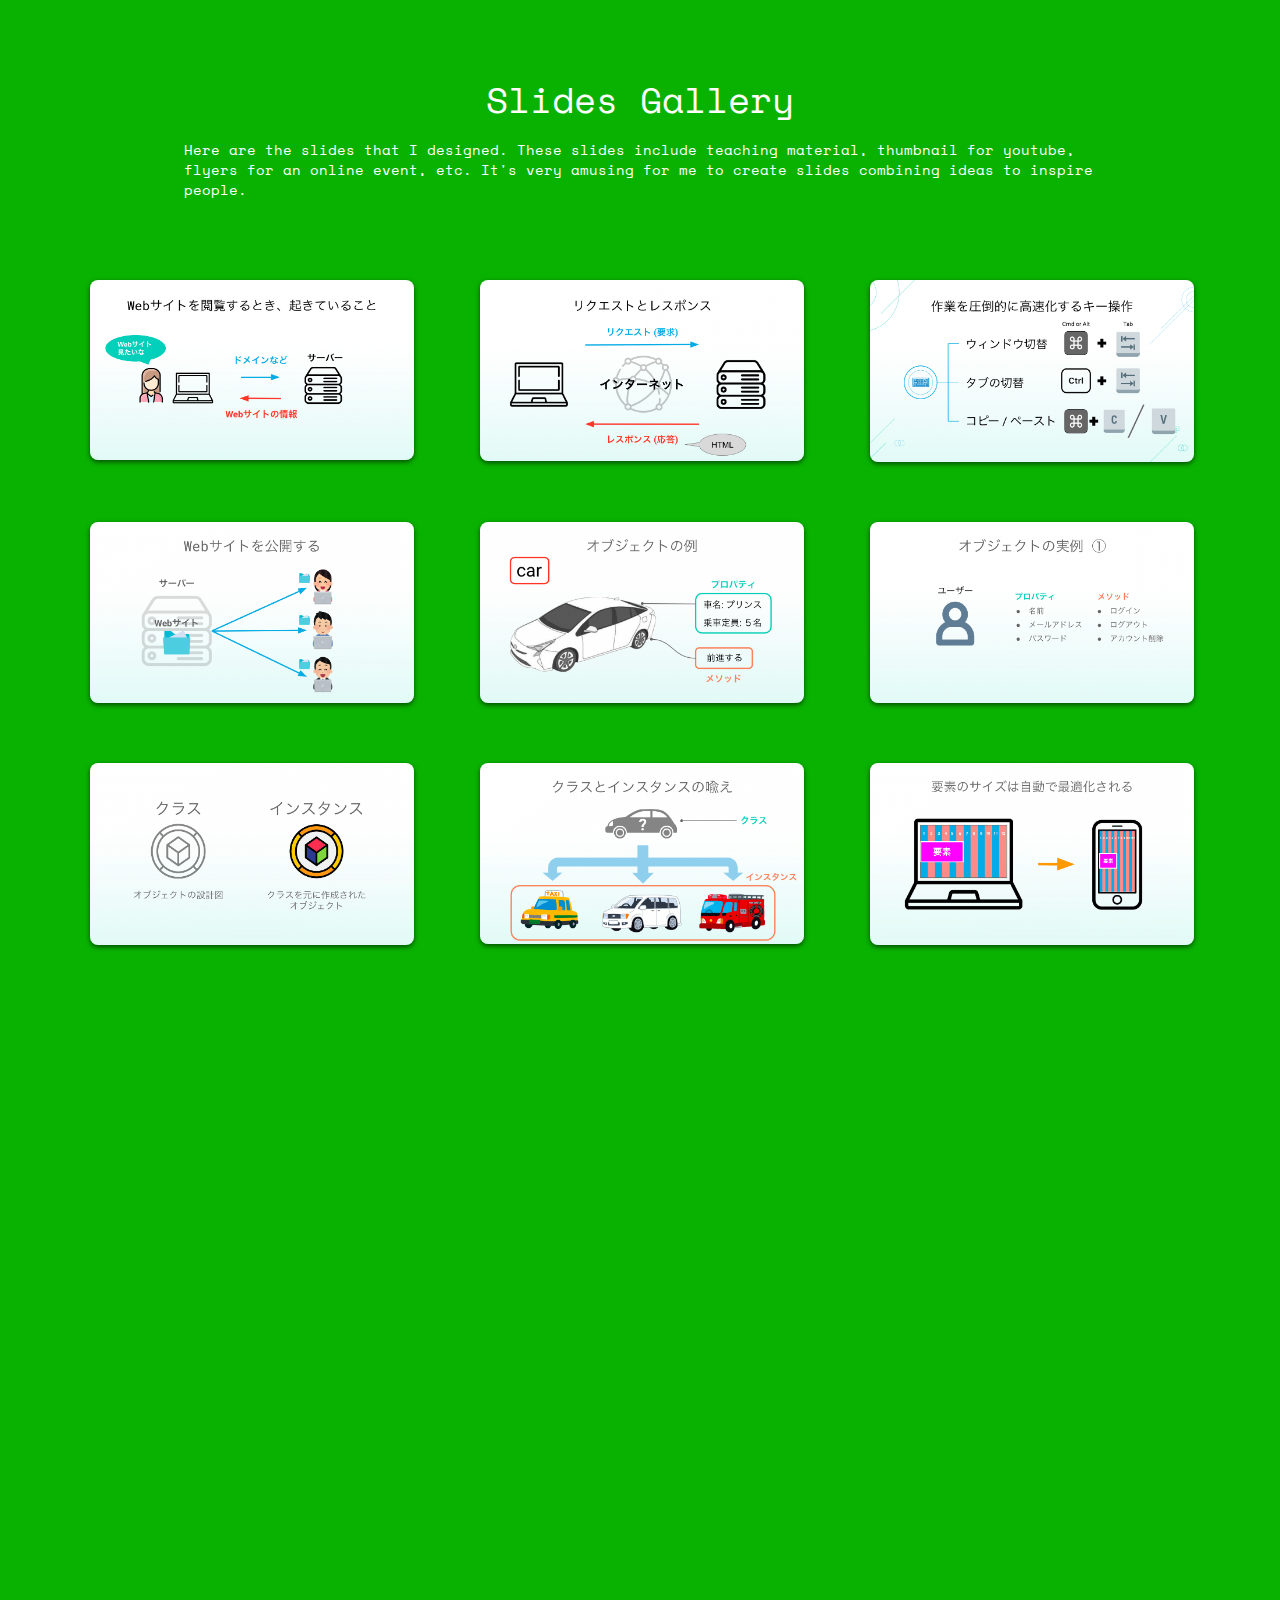
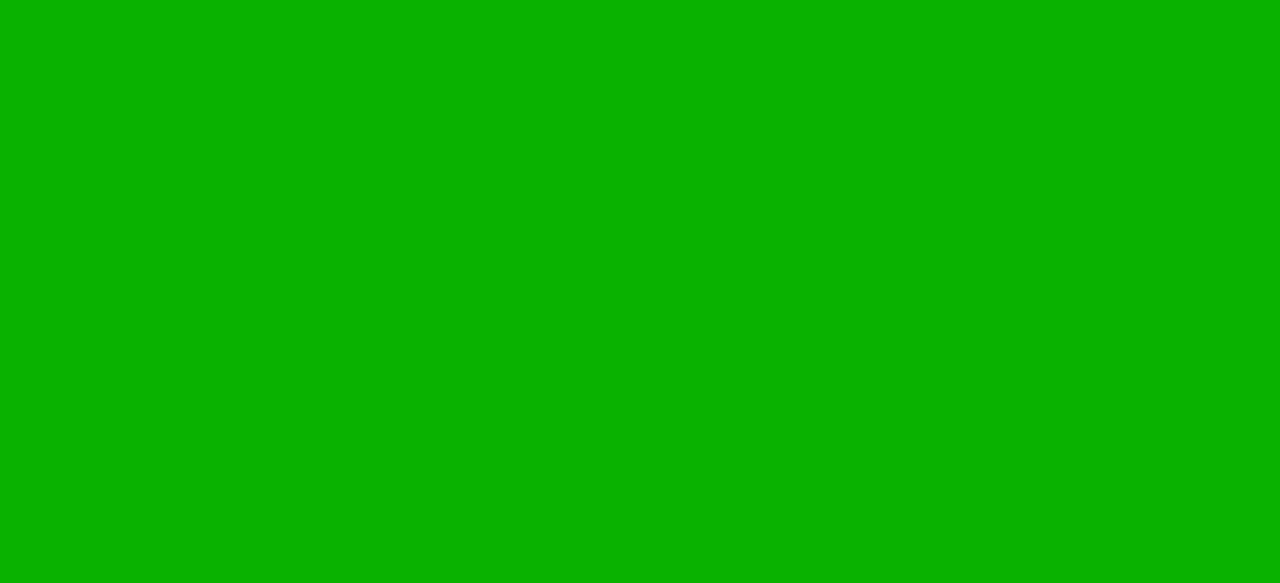
==== commit c1aee5e2: "Update image" ====
--- a/pages/slides.html
+++ b/pages/slides.html
@@ -38,7 +38,7 @@
           </div>
           <div class="col-sm-4 col-md-4 col-lg-4 col-xl-4 image-container">
             <a href="../images/slides/リクエストとレスポンス-min.png" data-lightbox="album" data-title="">
-              <img src="../images/slides/リクエストとレスポンス-min.png">
+              <img src="../images/slides/request-and-response.png">
             </a>
           </div>
           <div class="col-sm-4 col-md-4 col-lg-4 col-xl-4 image-container">
@@ -91,8 +91,8 @@
             </a>
           </div>
           <div class="col-sm-4 col-md-4 col-lg-4 col-xl-4 image-container">
-            <a href="../images/slides/コンフリクトが発生する場面-min.png" data-lightbox="album" data-title="">
-              <img src="../images/slides/コンフリクトが発生する場面-min.png">
+            <a href="../images/slides/conflict-scene.jpg" data-lightbox="album" data-title="">
+              <img src="../images/slides/conflict-scene.jpg">
             </a>
           </div>
           <div class="col-sm-4 col-md-4 col-lg-4 col-xl-4 image-container">
@@ -115,8 +115,8 @@
           </div>
           
           <div class="col-sm-4 col-md-4 col-lg-4 col-xl-4 image-container">
-            <a href="../images/slides/DartPad(コードエディタ)-min.png" data-lightbox="album" data-title="Intrduction of DartPad">
-              <img src="../images/slides/DartPad(コードエディタ)-min.png">
+            <a href="../images/slides/dart-pad-code-editor-min.jpg" data-lightbox="album" data-title="Intrduction of DartPad">
+              <img src="../images/slides/dart-pad-code-editor-min.jpg">
             </a>
           </div>
         </div>
@@ -133,8 +133,8 @@
             </a>
           </div>
           <div class="col-sm-4 col-md-4 col-lg-4 col-xl-4 image-container">
-            <a href="../images/slides/dch-live-min.png" data-lightbox="album" data-title="">
-              <img src="../images/slides/dch-live-min.png">
+            <a href="../images/slides/dch-live-min.jpg" data-lightbox="album" data-title="">
+              <img src="../images/slides/dch-live-min.jpg">
             </a>
           </div>
           
--- a/css/style.css
+++ b/css/style.css
@@ -5,10 +5,6 @@
   font-weight: normal;
   font-style: normal;
 }
-
-/* =======================================================
-*  index.html
-* ======================================================= */
 body {
   font-family: "Space Mono", Arial, serif;
   font-weight: 400;
@@ -17,7 +13,6 @@
   color: #4d4d4d;
   background: #fff;
 }
-
 #page {
   position: relative;
   overflow-x: hidden;
@@ -44,7 +39,6 @@
   background: rgba(0, 0, 0, 0.7);
   content: "";
 }
-
 a {
   color: #09b200;
   -webkit-transition: 0.5s;
@@ -56,33 +50,27 @@
   outline: none;
   text-decoration: none;
 }
-
 p {
   margin-bottom: 30px;
 }
-
 h1, h2, h3, h4, h5, h6, figure {
   color: #000;
   font-family: "Space Mono", Arial, serif;
   font-weight: 400;
   margin: 0 0 20px 0;
 }
-
 ::-webkit-selection {
   color: #fff;
   background: #09b200;
 }
-
 ::-moz-selection {
   color: #fff;
   background: #09b200;
 }
-
 ::selection {
   color: #fff;
   background: #09b200;
 }
-
 .profile-pic {
   width: 100%;
 }
@@ -140,11 +128,6 @@
   font-size: 50px;
   line-height: 1.3;
   font-weight: 300;
-  /* -webkit-transform: rotate(-5deg);
-  -moz-transform: rotate(-5deg);
-  -ms-transform: rotate(-5deg);
-  -o-transform: rotate(-5deg);
-  transform: rotate(-5deg); */
 }
 #fh5co-header .display-tc h1 span,
 .fh5co-cover .display-tc h1 span {
@@ -261,7 +244,6 @@
   width: 120px;
   height: 100px;
   margin: 0 auto;
-  /* background: #fff; */
   margin-bottom: 20px;
   -webkit-border-radius: 50%;
   -moz-border-radius: 50%;
@@ -376,8 +358,6 @@
 }
 .info li .email-address {
   font-size: 14px;
-  /* display: inline-block; */
-  /* overflow: wrap; */
 }
 
 .fh5co-social-icons {
@@ -763,85 +743,111 @@
 }
 .filter-controller li {
   list-style-type: none;
-  display: inline-block;
+  display: inline;
   width: 80%;
   padding: 4px 8px;
-  margin: 10px 0;
-  border: solid #09b200;
-  border-radius: 30px;
+  margin: 15px 0;
+  border-radius: 7px;
   transition: all 0.3s ease-in-out;
 }
-.filter-controller li:hover {
-  background-color: #09b200;
-  color: #ffffff;
+.filter-controller li:hover {  
   transition: all 0.3s ease-in-out;
   cursor: pointer;
+  font-weight: bold;
 }
 .filter-container {
   padding: 10px 0px !important;
   margin: 50px 0;
-  border: solid 6px #09b200;
-  /* background-color: #09b200; */
   color: rgb(0, 0, 0);
   border-radius: 10px;
-  height: 16em !important;
+  height: 28em !important;
+}
+.long-text{
+  font-size: 12px;
+  line-height: 1rem;
 }
 /* スキル一覧を囲う領域の縦の長さを画面サイズに応じて最適化 */
 @media screen and (max-width: 992px) {
   .filter-container {
-      height: 20em !important;
+      height: 44em !important;
   }
 }
 @media screen and (max-width: 632px) {
   .filter-container {
-      height: 24em !important;
-  }
-}
-@media screen and (max-width: 480px) {
+      height: 50em !important;
+  }
+}
+@media screen and (max-width: 510px) {
   .filter-container {
-      height: 32em !important;
+      height: 68em !important;
+      padding: 0 10px !important;
+  }
+}
+@media screen and (max-width: 380px) {
+  .filter-container {
+      height: 105em !important;
+      padding: 0 10px !important;
   }
 }
 .filtr-item {
   text-align: center;
-  /* border: solid #00ddff; */
-  border-radius: 30px;
-  margin: 30px 15px !important;
+  background-color: #09b200;
+  color: #ffffff;
   padding: 5px 0;
-  width: 150px !important;
-}
-
+  width: 120px !important;
+  /* height: 120px; */
+  box-shadow: inset 0px 0px 0px 1px #CECECE;
+  vertical-align: center;
+  text-align: center;
+  line-height: 11rem;
+}
+@media screen and (max-width: 480px) {
+  .filtr-item {
+    width: 120px !important;
+    height: 120px !important;
+  }
+}
 /* filter-controller にマウスホバーした時の色変化 */
+.all:hover {
+  color: #09b200;
+}
 .hov-front-end:hover {
-  background-color: #00ddff !important;
-  border-color: #00ddff !important;
+  color: #00ddff !important;
 }
 .hov-back-end:hover {
-  background-color: #ff9500 !important;
-  border-color: #ff9500 !important;
+  color: #ff9500 !important;
 }
 .hov-web-application:hover {
-  background-color: #ff00ea !important;
-  border-color: #ff00ea !important;
+  color: #ff66f2 !important;
 }
 .hov-mobile-application:hover {
-  background-color: #ffbf00 !important;
-  border-color: #ffbf00 !important;
+  color: #ffbf00 !important;
 }
 .hov-language:hover {
-  background-color: #bd4aff !important;
-  border-color: #bd4aff !important;
+  color: #bd4aff !important;
 }
 .hov-other:hover {
-  background-color: #a3a3a3 !important;
-  border-color: #a3a3a3 !important;
-}
-
-.filtr-item {
-
-}
-
-
+  color: #a3a3a3 !important;
+}
+/* filtr-item の色を属性ごとに設定する */
+.front-end {
+  background-color: #00ddff;
+}
+.back-end {
+  background-color: #ff9500;
+}
+.web-application {
+  background-color: #ff66f2;
+}
+.mobile-application {
+  background-color: #ffbf00;
+}
+.language {
+  background-color: #bd4aff;
+}
+.other {
+  background-color: #a3a3a3;
+}
 .work {
   background-size: cover;
   background-position: center center;
